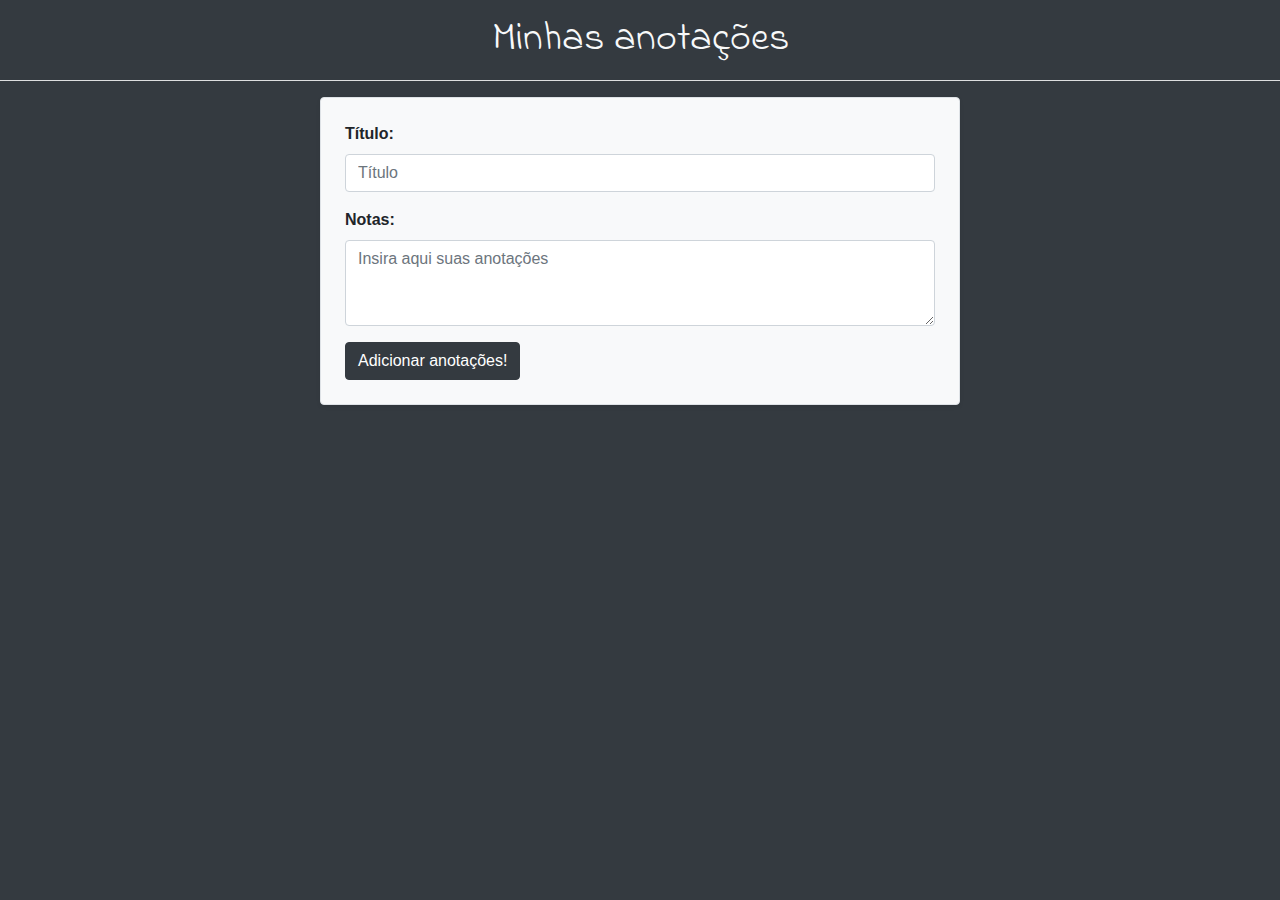
==== index.html @ 5c9c2321 "Muda index.html para o diretório raíz" ====
<!DOCTYPE html>
<html lang="pt-br">
  <head>
    <meta charset="UTF-8">
    <meta name="viewport" content="width=device-width, initial-scale=1.0">

    <title>Anotações App</title>

    <!-- Google Fonts -->
    <link href="https://fonts.googleapis.com/css2?family=Indie+Flower&display=swap" rel="stylesheet">

    <!-- Bootstrap CSS 4.3 -->
    <link
      rel="stylesheet"
      href="https://stackpath.bootstrapcdn.com/bootstrap/4.3.1/css/bootstrap.min.css"
      integrity="sha384-ggOyR0iXCbMQv3Xipma34MD+dH/1fQ784/j6cY/iJTQUOhcWr7x9JvoRxT2MZw1T"
      crossorigin="anonymous">
    
    <!-- CSS Local. -->
    <link rel="stylesheet" href="style.css">
    
    <!-- jQuery 3.1 / Bootstrap JS 4.3 -->
    <script
      src="https://code.jquery.com/jquery-3.3.1.slim.min.js"
      integrity="sha384-q8i/X+965DzO0rT7abK41JStQIAqVgRVzpbzo5smXKp4YfRvH+8abtTE1Pi6jizo"
      crossorigin="anonymous">
    </script>
    <script
      src="https://cdnjs.cloudflare.com/ajax/libs/popper.js/1.14.7/umd/popper.min.js"
      integrity="sha384-UO2eT0CpHqdSJQ6hJty5KVphtPhzWj9WO1clHTMGa3JDZwrnQq4sF86dIHNDz0W1"
      crossorigin="anonymous">
    </script>
    <script
      src="https://stackpath.bootstrapcdn.com/bootstrap/4.3.1/js/bootstrap.min.js"
      integrity="sha384-JjSmVgyd0p3pXB1rRibZUAYoIIy6OrQ6VrjIEaFf/nJGzIxFDsf4x0xIM+B07jRM"
      crossorigin="anonymous">
    </script>

    <!-- JS local. -->
    <script src="src/front/models/Anotacoes.js"></script>
  </head>
  <body class="bg-dark">
    <header class="bg-dark text-center">
      <h1 class="mb-0 mt-3 text-light w-100 ff-indie-flower">
        Minhas anotações
      </h1>
    </header>
    <hr class="bg-light ">
    <main>
      <div class="d-flex justify-content-center">
        <div class="w-50 p-4 border rounded shadow-sm bg-light"> 
          <form class="flex-fill">
            <div class="form-group">
              <label for="note-title"><b>Título:</b></label>
              <input class="form-control" name="note-title" type="text" id="titulo" placeholder="Título" required>
            </div>

            <div class="form-group">
              <label for="note-desc"><b>Notas:</b></label>
              <textarea class="form-control" name="note-desc" id="descricaoTarefa" rows="3" placeholder="Insira aqui suas anotações"></textarea>
            </div>
            <button class="btn btn-dark" type="submit">Adicionar anotações!</button>
          </form>
        </div>
      </div>

      <div class="d-flex p-2" id="notes"></div>
    </main>
  </body>
</html>
---- style.css ----
.ff-indie-flower { font-family: 'Indie Flower'; }
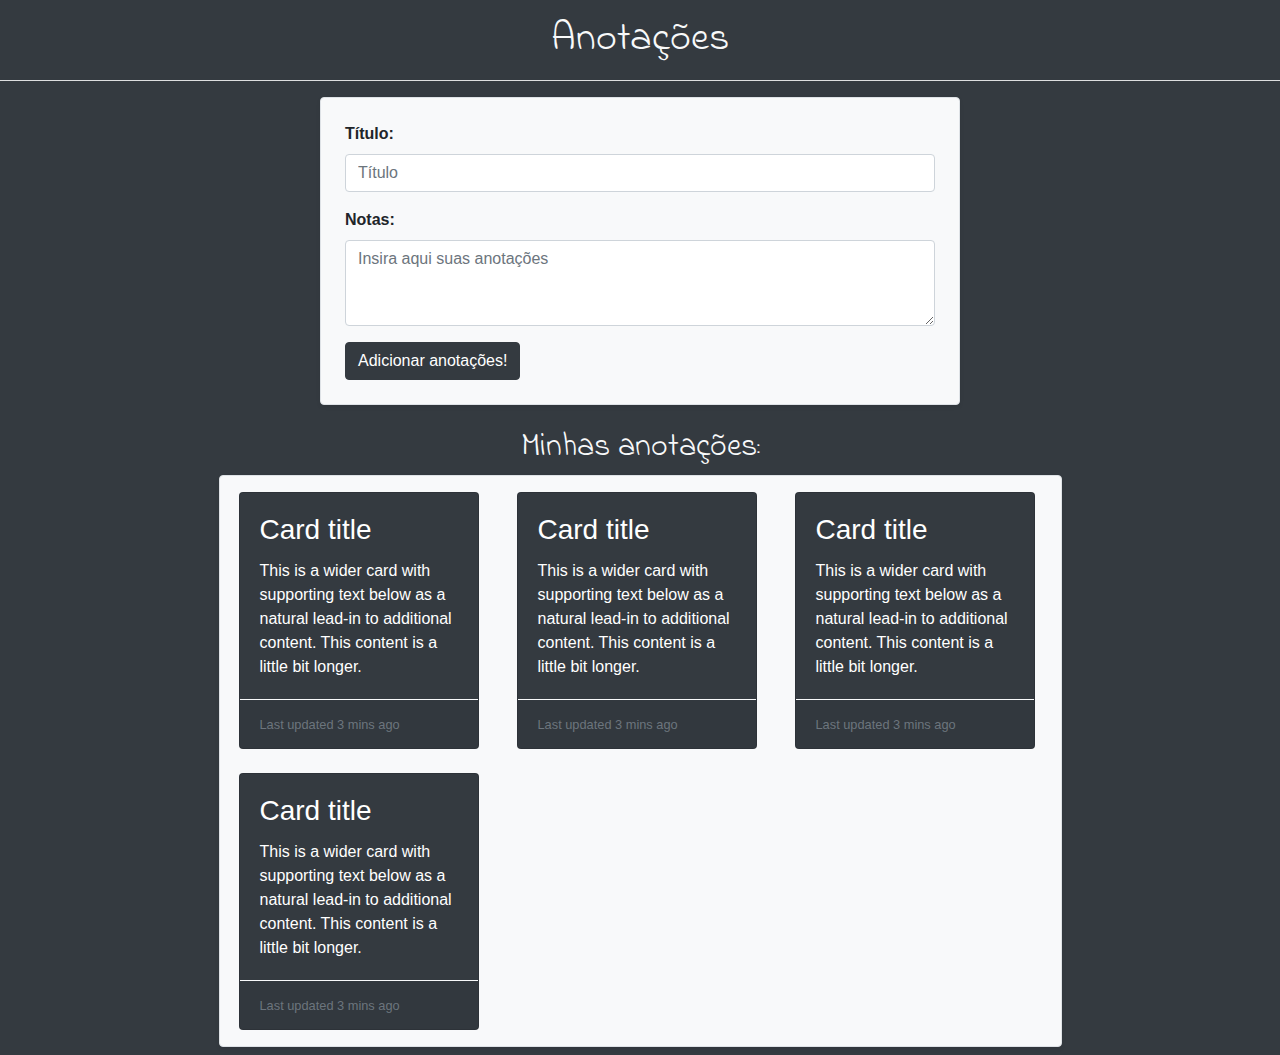
==== commit 2adcb65d: "Cria cards para exibir as anotações" ====
--- a/index.html
+++ b/index.html
@@ -37,19 +37,21 @@
     </script>
 
     <!-- JS local. -->
-    <script src="src/front/models/Anotacoes.js"></script>
+    <script src="src/front/models/Anotacoes.js" defer></script>
+    <script src="src/front/controllers/AnotacoesController.js" defer></script>
+    <script src="src/front/index.js" defer></script>
   </head>
   <body class="bg-dark">
     <header class="bg-dark text-center">
       <h1 class="mb-0 mt-3 text-light w-100 ff-indie-flower">
-        Minhas anotações
+        Anotações
       </h1>
     </header>
     <hr class="bg-light ">
     <main>
       <div class="d-flex justify-content-center">
         <div class="w-50 p-4 border rounded shadow-sm bg-light"> 
-          <form class="flex-fill">
+          <form class="flex-fill" id="form">
             <div class="form-group">
               <label for="note-title"><b>Título:</b></label>
               <input class="form-control" name="note-title" type="text" id="titulo" placeholder="Título" required>
@@ -64,7 +66,61 @@
         </div>
       </div>
 
-      <div class="d-flex p-2" id="notes"></div>
+      <div class="container mt-3 p-2">
+        <h2 class="text-light text-center ff-indie-flower">Minhas anotações:</h2>
+
+        <div class="d-flex justify-content-center">
+          <div class="card-deck flex-gap w-75 py-3 px-1 bg-light border rounded shadow-sm" id="notas">
+            <div class="card text-white bg-dark card-w">
+              <article class="card-body">
+                <h3 class="card-title">Card title</h3>
+                <p class="card-text">
+                  This is a wider card with supporting text below as a natural lead-in to additional content. This content is a little bit longer.
+                </p>
+              </article>
+              <div class="card-footer border-light">
+                <small class="text-muted" id="time">Last updated 3 mins ago</small>
+              </div>
+            </div>
+
+            <div class="card text-white bg-dark card-w">
+              <article class="card-body">
+                <h3 class="card-title">Card title</h3>
+                <p class="card-text">
+                  This is a wider card with supporting text below as a natural lead-in to additional content. This content is a little bit longer.
+                </p>
+              </article>
+              <div class="card-footer border-light">
+                <small class="text-muted" id="time">Last updated 3 mins ago</small>
+              </div>
+            </div>
+
+            <div class="card text-white bg-dark card-w">
+              <article class="card-body">
+                <h3 class="card-title">Card title</h3>
+                <p class="card-text">
+                  This is a wider card with supporting text below as a natural lead-in to additional content. This content is a little bit longer.
+                </p>
+              </article>
+              <div class="card-footer border-light">
+                <small class="text-muted" id="time">Last updated 3 mins ago</small>
+              </div>
+            </div>
+
+            <div class="card text-white bg-dark card-w">
+              <article class="card-body">
+                <h3 class="card-title">Card title</h3>
+                <p class="card-text">
+                  This is a wider card with supporting text below as a natural lead-in to additional content. This content is a little bit longer.
+                </p>
+              </article>
+              <div class="card-footer border-light">
+                <small class="text-muted" id="time">Last updated 3 mins ago</small>
+              </div>
+            </div>
+          </div>
+        </div>
+      </div>
     </main>
   </body>
 </html>
--- a/style.css
+++ b/style.css
@@ -1 +1,8 @@
 .ff-indie-flower { font-family: 'Indie Flower'; }
+
+.card-w {
+  flex: auto !important;
+  max-width: 15rem;
+}
+
+.flex-gap { gap: 1.5rem .5rem; }
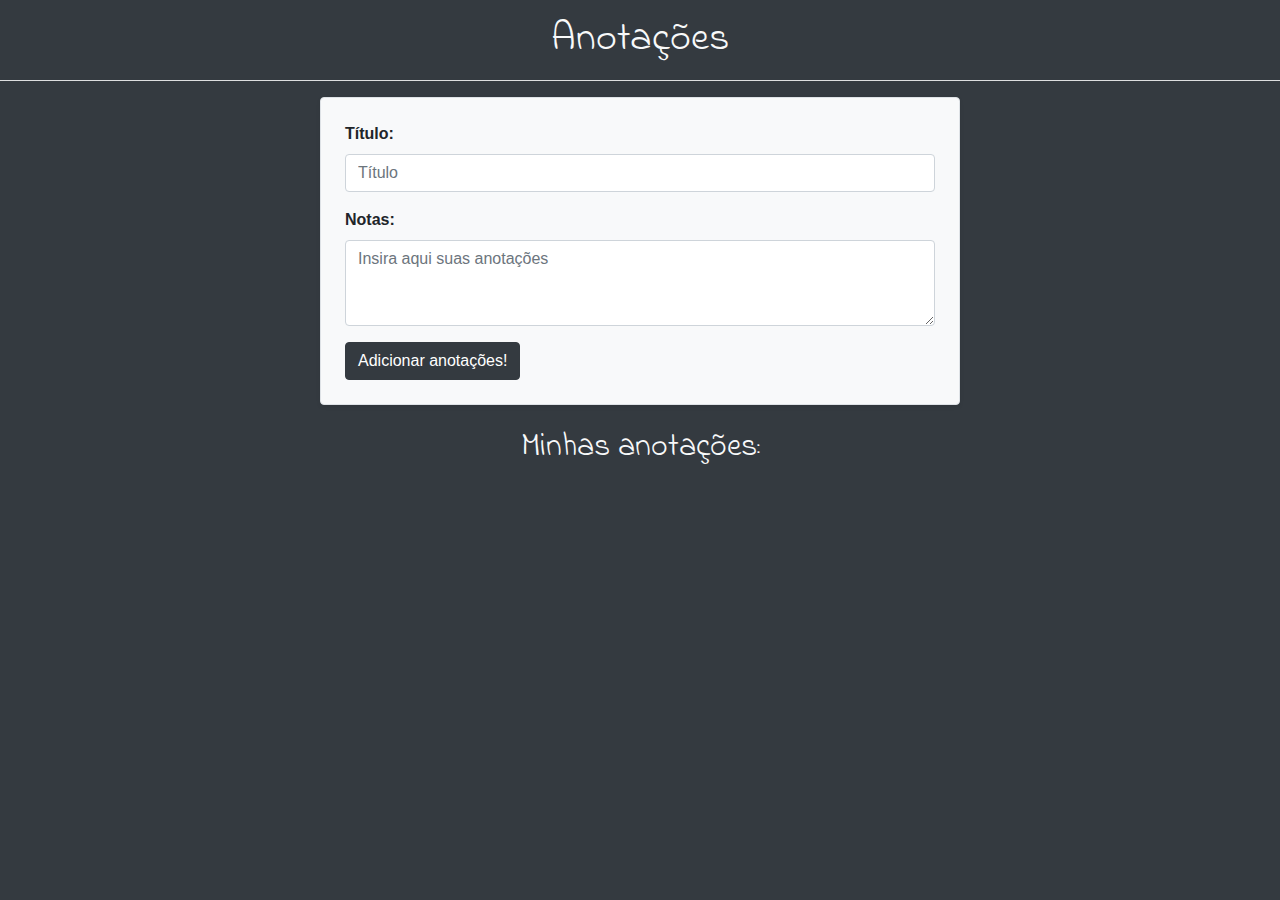
==== commit 28df53e3: "Cria AnotacoesView e faz a lógica para mostrar a anotação em AnotacoesController" ====
--- a/index.html
+++ b/index.html
@@ -39,6 +39,7 @@
     <!-- JS local. -->
     <script src="src/front/models/Anotacoes.js" defer></script>
     <script src="src/front/controllers/AnotacoesController.js" defer></script>
+    <script src="src/front/views/AnotacoesView.js"></script>
     <script src="src/front/index.js" defer></script>
   </head>
   <body class="bg-dark">
@@ -70,54 +71,8 @@
         <h2 class="text-light text-center ff-indie-flower">Minhas anotações:</h2>
 
         <div class="d-flex justify-content-center">
-          <div class="card-deck flex-gap w-75 py-3 px-1 bg-light border rounded shadow-sm" id="notas">
-            <div class="card text-white bg-dark card-w">
-              <article class="card-body">
-                <h3 class="card-title">Card title</h3>
-                <p class="card-text">
-                  This is a wider card with supporting text below as a natural lead-in to additional content. This content is a little bit longer.
-                </p>
-              </article>
-              <div class="card-footer border-light">
-                <small class="text-muted" id="time">Last updated 3 mins ago</small>
-              </div>
-            </div>
-
-            <div class="card text-white bg-dark card-w">
-              <article class="card-body">
-                <h3 class="card-title">Card title</h3>
-                <p class="card-text">
-                  This is a wider card with supporting text below as a natural lead-in to additional content. This content is a little bit longer.
-                </p>
-              </article>
-              <div class="card-footer border-light">
-                <small class="text-muted" id="time">Last updated 3 mins ago</small>
-              </div>
-            </div>
-
-            <div class="card text-white bg-dark card-w">
-              <article class="card-body">
-                <h3 class="card-title">Card title</h3>
-                <p class="card-text">
-                  This is a wider card with supporting text below as a natural lead-in to additional content. This content is a little bit longer.
-                </p>
-              </article>
-              <div class="card-footer border-light">
-                <small class="text-muted" id="time">Last updated 3 mins ago</small>
-              </div>
-            </div>
-
-            <div class="card text-white bg-dark card-w">
-              <article class="card-body">
-                <h3 class="card-title">Card title</h3>
-                <p class="card-text">
-                  This is a wider card with supporting text below as a natural lead-in to additional content. This content is a little bit longer.
-                </p>
-              </article>
-              <div class="card-footer border-light">
-                <small class="text-muted" id="time">Last updated 3 mins ago</small>
-              </div>
-            </div>
+          <div class="card-deck flex-gap w-75 py-3 px-1 bg-light border rounded shadow-sm hide" id="notas">
+            <!-- As anotações ficarão aqui. -->
           </div>
         </div>
       </div>
--- a/style.css
+++ b/style.css
@@ -6,3 +6,5 @@
 }
 
 .flex-gap { gap: 1.5rem .5rem; }
+
+.hide { display: none; }
